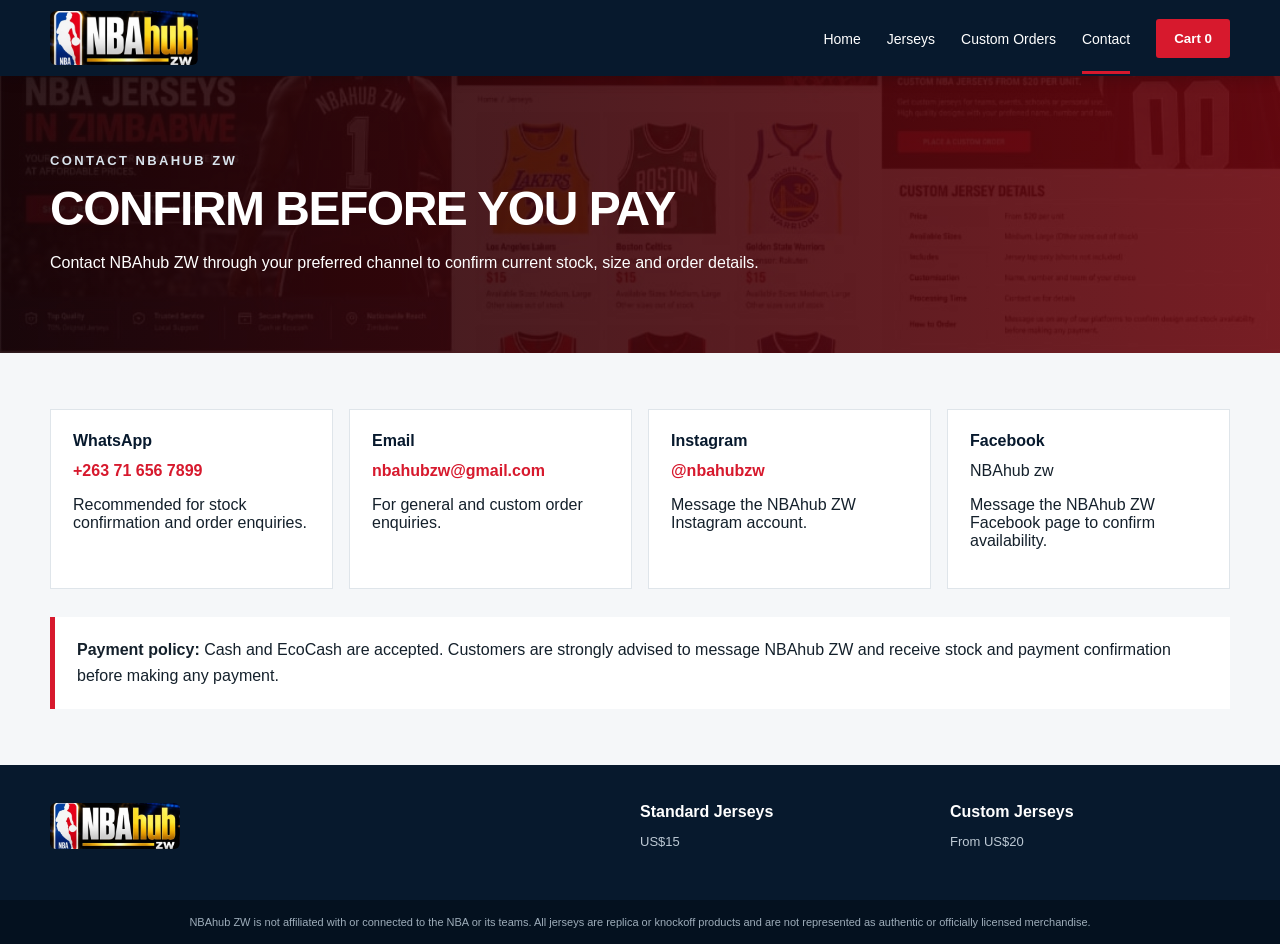
==== contact.html @ 06e1029c "Add files via upload" ====
<!doctype html><html lang="en"><head><meta charset="utf-8"><meta name="viewport" content="width=device-width,initial-scale=1"><title>Contact | NBAhub ZW</title><link rel="stylesheet" href="assets/style.css"><script defer src="assets/app.js"></script></head><body><header><a class="brand" href="index.html"><img src="assets/images/nbahub-logo.jpg" alt="NBAhub ZW"></a><button class="nav-toggle">Menu</button><nav><a href="index.html">Home</a><a href="jerseys.html">Jerseys</a><a href="custom.html">Custom Orders</a><a class="active" href="contact.html">Contact</a><button class="cart-btn" data-open-cart>Cart <span data-cart-count>0</span></button></nav></header><main><section class="page-hero"><p class="eyebrow">CONTACT NBAHUB ZW</p><h1>Confirm Before You Pay</h1><p>Contact NBAhub ZW through your preferred channel to confirm current stock, size and order details.</p></section><section class="section"><div class="contact-grid"><div class="contact-card"><strong>WhatsApp</strong><a data-whatsapp-link href="#">+263 71 656 7899</a><p>Recommended for stock confirmation and order enquiries.</p></div><div class="contact-card"><strong>Email</strong><a href="mailto:nbahubzw@gmail.com">nbahubzw@gmail.com</a><p>For general and custom order enquiries.</p></div><div class="contact-card"><strong>Instagram</strong><a href="https://www.instagram.com/nbahubzw" target="_blank" rel="noopener">@nbahubzw</a><p>Message the NBAhub ZW Instagram account.</p></div><div class="contact-card"><strong>Facebook</strong><span>NBAhub zw</span><p>Message the NBAhub ZW Facebook page to confirm availability.</p></div></div><div class="notice"><strong>Payment policy:</strong> Cash and EcoCash are accepted. Customers are strongly advised to message NBAhub ZW and receive stock and payment confirmation before making any payment.</div></section></main><footer><div><a class="brand compact" href="index.html"><img src="assets/images/nbahub-logo.jpg" alt="NBAhub ZW"></a></div><div><strong>Standard Jerseys</strong><p>US$15</p></div><div><strong>Custom Jerseys</strong><p>From US$20</p></div></footer><div class="legal">NBAhub ZW is not affiliated with or connected to the NBA or its teams. All jerseys are replica or knockoff products and are not represented as authentic or officially licensed merchandise.</div><div class="cart" data-cart><div class="cart-panel"><div class="cart-head"><h2>Your Cart</h2><button data-close-cart>Close</button></div><div data-cart-items></div><div class="cart-total"><span>Total</span><strong data-cart-total>US$0</strong></div><button class="btn primary full" data-checkout>Send Order to WhatsApp</button></div></div></body></html>
---- assets/style.css ----
:root{--navy:#07192d;--navy2:#0b2846;--red:#d7192d;--white:#fff;--ink:#14202b;--muted:#687482;--line:#dfe5ea;--bg:#f5f7f9}*{box-sizing:border-box}html{scroll-behavior:smooth}body{margin:0;font-family:Arial,Helvetica,sans-serif;color:var(--ink);background:var(--bg)}a{text-decoration:none;color:inherit}header{height:76px;background:var(--navy);color:#fff;display:flex;align-items:center;padding:0 max(24px,calc((100% - 1180px)/2));gap:30px;position:sticky;top:0;z-index:20;box-shadow:0 2px 14px #0003}.brand{display:flex;align-items:center;gap:10px;font-weight:800;letter-spacing:.2px}.brand img{width:148px;height:54px;object-fit:cover;object-position:center;border-radius:6px}.brand.compact img{width:130px;height:46px}nav{margin-left:auto;display:flex;align-items:center;gap:26px;font-size:14px}nav a{padding:28px 0 24px;border-bottom:3px solid transparent}nav a:hover,nav a.active{border-color:var(--red)}.nav-toggle{display:none}.cart-btn,.btn,.buy-row button{border:0;background:var(--red);color:#fff;font-weight:700;padding:12px 18px;border-radius:3px;cursor:pointer}.hero{min-height:520px;background:linear-gradient(90deg,#06182deF 0%,#06182dcf 45%,#06182d42 78%),url('images/layout-reference.jpg') center/cover;display:flex;align-items:center;color:#fff}.hero-inner{width:min(1180px,calc(100% - 48px));margin:auto}.hero-copy{max-width:640px}.eyebrow{font-size:13px;letter-spacing:2.4px;font-weight:800;color:#d9e3ec}.hero h1,.page-hero h1{font-size:58px;line-height:.98;margin:10px 0 18px;text-transform:uppercase;letter-spacing:-1.5px}.hero h1 span{color:var(--red)}.hero p{font-size:18px;line-height:1.6;max-width:590px}.actions{display:flex;gap:12px;margin-top:26px}.btn.secondary{background:transparent;border:1px solid #fff}.trustbar{background:var(--navy);color:#fff;display:grid;grid-template-columns:repeat(4,1fr);padding:22px max(24px,calc((100% - 1180px)/2));gap:0}.trustbar div{padding:4px 20px;border-right:1px solid #ffffff2e}.trustbar div:last-child{border:0}.trustbar strong{display:block;font-size:14px}.trustbar span{font-size:12px;color:#b9c6d2}.section{width:min(1180px,calc(100% - 48px));margin:0 auto;padding:56px 0}.section-head{display:flex;align-items:end;justify-content:space-between;margin-bottom:24px}.section h2{font-size:34px;margin:0;text-transform:uppercase;color:var(--navy)}.section-head p{margin:7px 0 0;color:var(--muted)}.grid{display:grid;grid-template-columns:repeat(4,1fr);gap:18px}.product{background:#fff;border:1px solid var(--line);border-radius:5px;overflow:hidden;box-shadow:0 6px 22px #0b28460a}.product-visual{height:270px;background:#fff;display:flex;align-items:center;justify-content:center;overflow:hidden}.jersey-photo{width:100%;height:100%;object-fit:cover;object-position:center top;transform:scale(1.02)}.product-body{padding:16px}.product h3{margin:0 0 8px;font-size:17px;color:var(--navy)}.price{color:var(--red);font-size:22px;font-weight:900;margin:6px 0}.availability{font-size:12px;line-height:1.6;color:var(--muted)}.buy-row{display:grid;grid-template-columns:1fr 1.1fr;gap:8px;margin-top:13px}.buy-row select{border:1px solid #cbd4dc;padding:10px;border-radius:3px;background:#fff}.jersey-art{width:72%;height:88%;clip-path:polygon(23% 0,38% 7%,62% 7%,77% 0,100% 22%,85% 36%,83% 100%,17% 100%,15% 36%,0 22%);background:linear-gradient(90deg,var(--c2) 0 8%,var(--c1) 8% 92%,var(--c2) 92%);display:flex;flex-direction:column;align-items:center;justify-content:center;color:#fff;text-shadow:0 2px 3px #0007;border:1px solid #0001}.jersey-art span{font-weight:900;font-size:25px}.jersey-art strong{font-size:50px}.jersey-art small{font-size:8px;margin-top:22px;letter-spacing:.5px}.notice{background:#fff;border-left:5px solid var(--red);padding:20px 22px;margin-top:28px;line-height:1.6}.page-hero{background:linear-gradient(90deg,#1b0508e8,#6b080fe8),url('images/layout-reference.jpg') center 25%/cover;color:#fff;padding:62px max(24px,calc((100% - 1180px)/2))}.page-hero h1{font-size:48px}.page-hero p{max-width:720px;line-height:1.6}.info-grid{display:grid;grid-template-columns:1fr 1fr;gap:24px}.panel{background:#fff;border:1px solid var(--line);padding:28px}.panel h2{font-size:25px}.details{width:100%;border-collapse:collapse}.details td{padding:14px;border-bottom:1px solid var(--line);vertical-align:top}.details td:first-child{font-weight:700;width:34%;color:var(--navy)}.contact-grid{display:grid;grid-template-columns:repeat(4,1fr);gap:16px}.contact-card{background:#fff;border:1px solid var(--line);padding:22px;min-height:145px}.contact-card strong{display:block;color:var(--navy);margin-bottom:12px}.contact-card a{color:var(--red);font-weight:700;word-break:break-word}footer{background:var(--navy);color:#fff;padding:38px max(24px,calc((100% - 1180px)/2));display:grid;grid-template-columns:2fr 1fr 1fr;gap:30px}footer p{font-size:13px;color:#bdc9d4}.legal{background:#04111f;color:#9eadba;text-align:center;padding:14px 24px;font-size:11px;line-height:1.5}.stock-banner{background:#fff3f4;border:1px solid #f0c4ca;color:#6e1821;padding:16px;margin-bottom:22px}.cart{position:fixed;inset:0;background:#0008;z-index:50;display:none;justify-content:flex-end}.cart.open{display:flex}.cart-panel{width:min(430px,100%);height:100%;background:#fff;padding:24px;overflow:auto}.cart-head{display:flex;justify-content:space-between;align-items:center;border-bottom:1px solid var(--line)}.cart-head button,.cart-item button{border:0;background:none;color:var(--red);cursor:pointer}.cart-item{display:flex;justify-content:space-between;gap:14px;padding:16px 0;border-bottom:1px solid var(--line)}.cart-item p{font-size:12px;color:var(--muted)}.cart-total{display:flex;justify-content:space-between;font-size:20px;padding:22px 0}.full{width:100%}.fine{font-size:12px;color:var(--muted)}.empty{padding:30px 0;color:var(--muted)}
@media(max-width:900px){.grid{grid-template-columns:repeat(2,1fr)}.contact-grid{grid-template-columns:repeat(2,1fr)}.trustbar{grid-template-columns:repeat(2,1fr);row-gap:18px}.hero h1{font-size:46px}.info-grid{grid-template-columns:1fr}nav{display:none;position:absolute;top:76px;left:0;right:0;background:var(--navy);padding:18px 24px;flex-direction:column;align-items:stretch}nav.open{display:flex}nav a{padding:10px 0}.nav-toggle{display:block;margin-left:auto;background:none;border:1px solid #fff;color:#fff;padding:8px 12px}.brand img{width:128px;height:48px}}
@media(max-width:560px){.grid,.contact-grid{grid-template-columns:1fr}.hero{min-height:560px}.hero h1,.page-hero h1{font-size:38px}.hero-inner,.section{width:min(100% - 30px,1180px)}.trustbar{grid-template-columns:1fr 1fr;padding:20px 8px}.trustbar div{padding:6px 10px}.product-visual{height:330px}footer{grid-template-columns:1fr}.actions{flex-direction:column}.btn{text-align:center}}
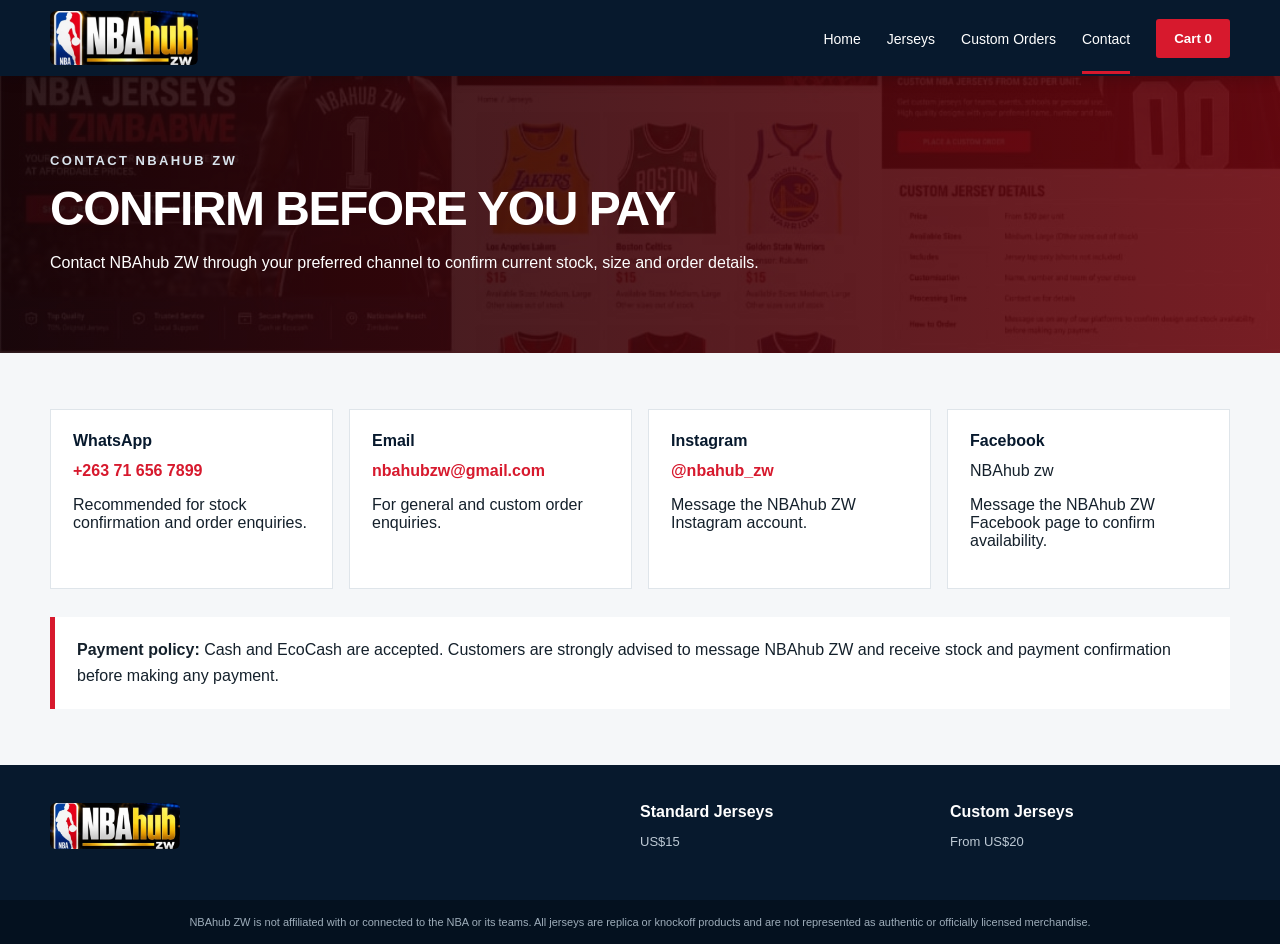
==== commit 3dae8b81: "Update contact.html" ====
--- a/contact.html
+++ b/contact.html
@@ -1 +1 @@
-<!doctype html><html lang="en"><head><meta charset="utf-8"><meta name="viewport" content="width=device-width,initial-scale=1"><title>Contact | NBAhub ZW</title><link rel="stylesheet" href="assets/style.css"><script defer src="assets/app.js"></script></head><body><header><a class="brand" href="index.html"><img src="assets/images/nbahub-logo.jpg" alt="NBAhub ZW"></a><button class="nav-toggle">Menu</button><nav><a href="index.html">Home</a><a href="jerseys.html">Jerseys</a><a href="custom.html">Custom Orders</a><a class="active" href="contact.html">Contact</a><button class="cart-btn" data-open-cart>Cart <span data-cart-count>0</span></button></nav></header><main><section class="page-hero"><p class="eyebrow">CONTACT NBAHUB ZW</p><h1>Confirm Before You Pay</h1><p>Contact NBAhub ZW through your preferred channel to confirm current stock, size and order details.</p></section><section class="section"><div class="contact-grid"><div class="contact-card"><strong>WhatsApp</strong><a data-whatsapp-link href="#">+263 71 656 7899</a><p>Recommended for stock confirmation and order enquiries.</p></div><div class="contact-card"><strong>Email</strong><a href="mailto:nbahubzw@gmail.com">nbahubzw@gmail.com</a><p>For general and custom order enquiries.</p></div><div class="contact-card"><strong>Instagram</strong><a href="https://www.instagram.com/nbahubzw" target="_blank" rel="noopener">@nbahubzw</a><p>Message the NBAhub ZW Instagram account.</p></div><div class="contact-card"><strong>Facebook</strong><span>NBAhub zw</span><p>Message the NBAhub ZW Facebook page to confirm availability.</p></div></div><div class="notice"><strong>Payment policy:</strong> Cash and EcoCash are accepted. Customers are strongly advised to message NBAhub ZW and receive stock and payment confirmation before making any payment.</div></section></main><footer><div><a class="brand compact" href="index.html"><img src="assets/images/nbahub-logo.jpg" alt="NBAhub ZW"></a></div><div><strong>Standard Jerseys</strong><p>US$15</p></div><div><strong>Custom Jerseys</strong><p>From US$20</p></div></footer><div class="legal">NBAhub ZW is not affiliated with or connected to the NBA or its teams. All jerseys are replica or knockoff products and are not represented as authentic or officially licensed merchandise.</div><div class="cart" data-cart><div class="cart-panel"><div class="cart-head"><h2>Your Cart</h2><button data-close-cart>Close</button></div><div data-cart-items></div><div class="cart-total"><span>Total</span><strong data-cart-total>US$0</strong></div><button class="btn primary full" data-checkout>Send Order to WhatsApp</button></div></div></body></html>
+<!doctype html><html lang="en"><head><meta charset="utf-8"><meta name="viewport" content="width=device-width,initial-scale=1"><title>Contact | NBAhub ZW</title><link rel="stylesheet" href="assets/style.css"><script defer src="assets/app.js"></script></head><body><header><a class="brand" href="index.html"><img src="assets/images/nbahub-logo.jpg" alt="NBAhub ZW"></a><button class="nav-toggle">Menu</button><nav><a href="index.html">Home</a><a href="jerseys.html">Jerseys</a><a href="custom.html">Custom Orders</a><a class="active" href="contact.html">Contact</a><button class="cart-btn" data-open-cart>Cart <span data-cart-count>0</span></button></nav></header><main><section class="page-hero"><p class="eyebrow">CONTACT NBAHUB ZW</p><h1>Confirm Before You Pay</h1><p>Contact NBAhub ZW through your preferred channel to confirm current stock, size and order details.</p></section><section class="section"><div class="contact-grid"><div class="contact-card"><strong>WhatsApp</strong><a data-whatsapp-link href="#">+263 71 656 7899</a><p>Recommended for stock confirmation and order enquiries.</p></div><div class="contact-card"><strong>Email</strong><a href="mailto:nbahubzw@gmail.com">nbahubzw@gmail.com</a><p>For general and custom order enquiries.</p></div><div class="contact-card"><strong>Instagram</strong><a href="https://www.instagram.com/nbahub_zw" target="_blank" rel="noopener">@nbahub_zw</a><p>Message the NBAhub ZW Instagram account.</p></div><div class="contact-card"><strong>Facebook</strong><span>NBAhub zw</span><p>Message the NBAhub ZW Facebook page to confirm availability.</p></div></div><div class="notice"><strong>Payment policy:</strong> Cash and EcoCash are accepted. Customers are strongly advised to message NBAhub ZW and receive stock and payment confirmation before making any payment.</div></section></main><footer><div><a class="brand compact" href="index.html"><img src="assets/images/nbahub-logo.jpg" alt="NBAhub ZW"></a></div><div><strong>Standard Jerseys</strong><p>US$15</p></div><div><strong>Custom Jerseys</strong><p>From US$20</p></div></footer><div class="legal">NBAhub ZW is not affiliated with or connected to the NBA or its teams. All jerseys are replica or knockoff products and are not represented as authentic or officially licensed merchandise.</div><div class="cart" data-cart><div class="cart-panel"><div class="cart-head"><h2>Your Cart</h2><button data-close-cart>Close</button></div><div data-cart-items></div><div class="cart-total"><span>Total</span><strong data-cart-total>US$0</strong></div><button class="btn primary full" data-checkout>Send Order to WhatsApp</button></div></div></body></html>
